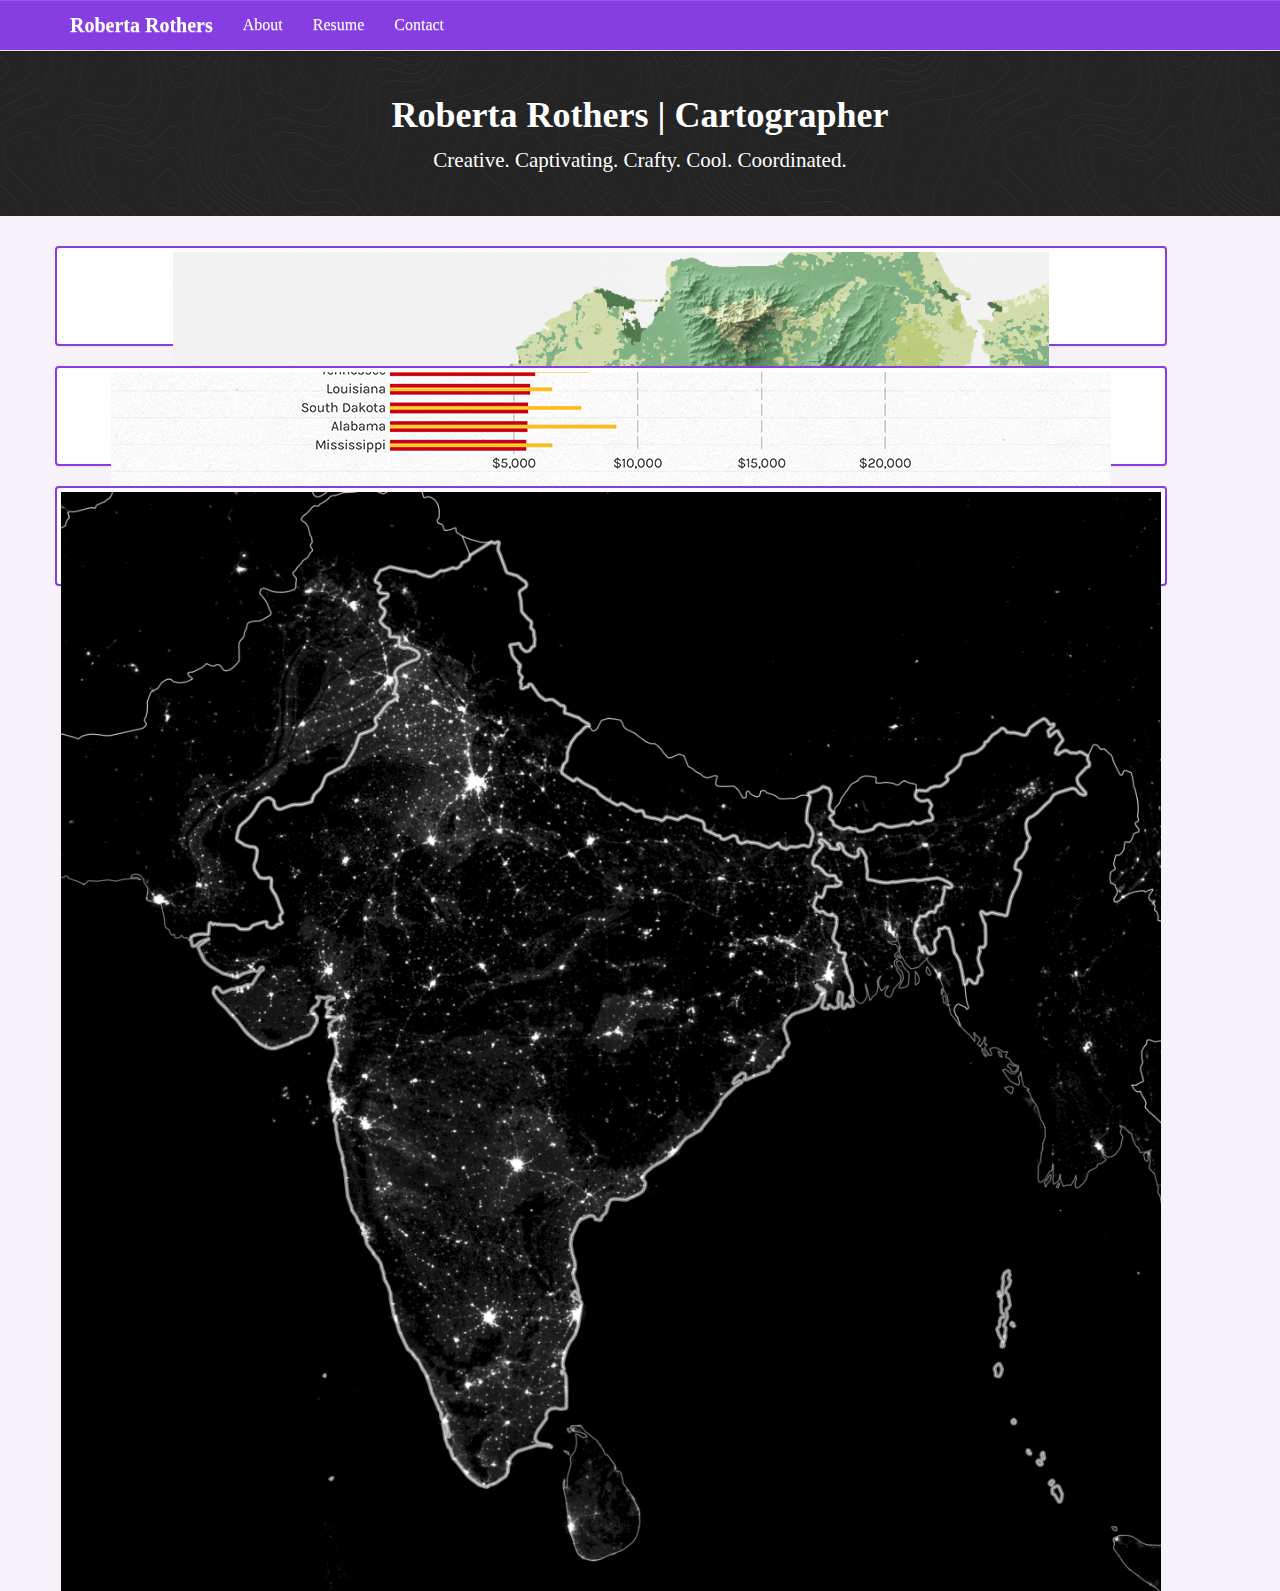
==== index.html @ 917d0f60 "Add all files to create portfolio website" ====
<!DOCTYPE html>
<html lang="en">
	<head>
		<meta charset="utf-8">
		<meta name="viewport" content="width=device-width, initial-scale=1">
		<title>Roberta Rothers</title>
		<!-- <link href='https://fonts.googleapis.com/css?family=Montserrat:400,700' rel='stylesheet' type='text/css'> -->

		<!--put your Bootstrap stylesheet links below this comment and above style.css-->
		<link rel="stylesheet" href="css/bootstrap.min.css">
		<link rel="stylesheet" href="css/bootstrap-theme.min.css">
		<link rel="stylesheet" href="css/style.css">
		<!--[if IE<9]>
			<link rel="stylesheet" href="css/style.ie.css">
		<![endif]-->
	</head>

	<body>
		<nav class="navbar navbar-default navbar-fixed-top main-navbar"> <!-- Creates the navbar -->
		  <div class="container">
		    <div class="navbar-header"> <!-- Creates the navbar header -->
					<button type="button" class="navbar-toggle collapsed" data-toggle="collapse" data-target="#navbar" aria-expanded="false" aria-controls="navbar">
		        <span class="sr-only">Toggle navigation</span> <!-- Used for screen readers for accessibility -->
						<span class="glyphicon glyphicon-menu-hamburger"></span><span class="menu"> Menu</span>
		      </button> <!-- Hamburger button for smaller devices -->
					<a class="navbar-brand" href="#">Roberta Rothers</a> <!-- Your website brand name -->
		    </div>

		    <div id="navbar" class="collapse navbar-collapse"> <!-- Links to include in navbar -->
		      <ul class="nav navbar-nav">  <!-- Unordered list for links on navbar -->
		        <li><a href="about.html">About</a></li>
						<li><a href="resume.html">Resume</a></li>
		        <li><a href="contact.html">Contact</a></li>
		      </ul>
		    </div> <!-- end .navbar-collapse -->
		  </div> <!-- end .container -->
		</nav> <!-- end navigation bar -->

		<div class="jumbotron">
			<div class="container">
				<h2>Roberta Rothers | Cartographer</h2>
				<p>Creative. Captivating. Crafty. Cool. Coordinated.</p>
			</div>
		</div>
		<div class="container">
			<div class="row">
				<div class="col-md-4 thumbnail portfolio-thumbnail center-block">
					<!-- <div class="thumbnail portfolio-thumbnail center-block"> -->
						<a href="portfolio/colombia.html">
							<img src="assets/colombia-terrain-map-thumbnail.png" alt="colombia terrain map" />
						</a>
					<!-- </div> -->
				</div>
				<div class="col-md-4 thumbnail portfolio-thumbnail center-block">
					<!-- <div class="thumbnail portfolio-thumbnail center-block"> -->
						<a href="portfolio/childcare.html">
							<img src="assets/cost-of-childcare-infographic-thumbnail.png" alt="cost of childcare in the united states infographic" />
						</a>
					<!-- </div> -->
				</div>
				<div class="col-md-4 thumbnail portfolio-thumbnail center-block">
					<!-- <div class="thumbnail portfolio-thumbnail center-block"> -->
						<a href="portfolio/india.html">
							<img src="assets/india-nighttime-thumbnail.png" alt="India nighttime lights" />
						</a>
					<!-- </div> -->
				</div>
			</div>
		</div>

		<!--put your external script links here-->
		<script type="text/javascript" src="lib/jquery-1.11.3.js"></script>
		<script type="text/javascript" src="lib/bootstrap.min.js"></script>
	</body>
</html>
---- css/style.css ----
/***** NAVBAR *****/
.navbar-default {
  background-color: #863ee3;
  border-radius: 0;
  background-image: none;
}

/* Navbar title */
.navbar-default .navbar-brand {
  color: white;
  font-size: 20px;
  font-weight: bold;
}

/* Navbar hover effects */
.navbar-default .navbar-brand:hover,
.navbar-default .navbar-brand:focus,
.navbar-default .navbar-nav > li > a:hover,
.navbar-default .navbar-nav > li > a:focus {
    color: #ebd122;
}

/* Navbar links */
.navbar-default .navbar-nav > li > a {
  color: #fff;
  font-size: 16px;
}

/* Navbar collapsed styles */
.navbar-header .navbar-toggle {
  color: #fff;
}

.navbar-header .navbar-toggle:hover,
.navbar-header .navbar-toggle:focus {
  background-color: #ebd122;
  color: #242424;
}

/*** Portfolio pieces ***/
.portfolio-thumbnail {
  background-color: #fff;
  border-color: #863ee3;
  border-width: 2px;
  width: 95%;
  height: 100px;
}

.portfolio-thumbnail:hover {
  border-color: #ebd122;
}

.portfolio-title {
  font-weight: bold;
}

.portfolio-description {
}

.portfolio-image {
}

#about-world {
  max-height: 200px;
}

.resume h3 {
  font-weight: bold;
}

hr {
  border-color: white;
  border-width: 2px;
}

p {
  font-size: 20px;
}

a {
  color: #863ee3;
}

a:hover {
  color: #ebd122;
}

.jumbotron {
  background-image: url("../assets/contour-lines.png");
  text-align: center;
  color: #fff;
  padding: 2%;
}

.jumbotron h2 {
  font-size: 36px;
  font-weight: bold;
}

body {
  padding-top: 50px;
  font-family: 'Georgia', serif;
  background-color: #f7f1fa;
  color: #242424;
}
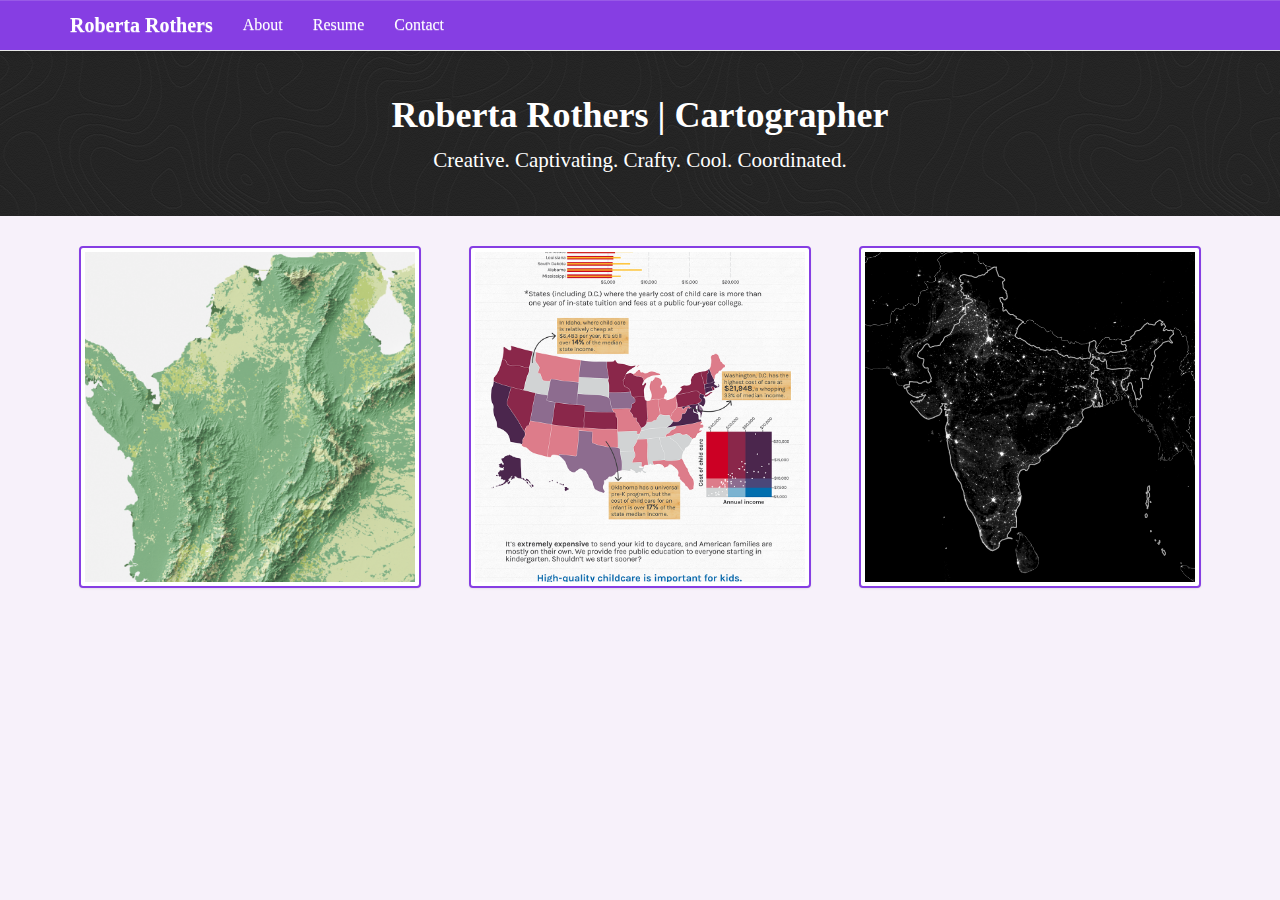
==== commit 5b1bfb8e: "Fix portfolio thumbnail size on homepage" ====
--- a/index.html
+++ b/index.html
@@ -44,26 +44,26 @@
 		</div>
 		<div class="container">
 			<div class="row">
-				<div class="col-md-4 thumbnail portfolio-thumbnail center-block">
-					<!-- <div class="thumbnail portfolio-thumbnail center-block"> -->
+				<div class="col-md-4">
+					<div class="thumbnail portfolio-thumbnail center-block">
 						<a href="portfolio/colombia.html">
 							<img src="assets/colombia-terrain-map-thumbnail.png" alt="colombia terrain map" />
 						</a>
-					<!-- </div> -->
+					</div>
 				</div>
-				<div class="col-md-4 thumbnail portfolio-thumbnail center-block">
-					<!-- <div class="thumbnail portfolio-thumbnail center-block"> -->
+				<div class="col-md-4">
+					<div class="thumbnail portfolio-thumbnail center-block">
 						<a href="portfolio/childcare.html">
 							<img src="assets/cost-of-childcare-infographic-thumbnail.png" alt="cost of childcare in the united states infographic" />
 						</a>
-					<!-- </div> -->
+					</div>
 				</div>
-				<div class="col-md-4 thumbnail portfolio-thumbnail center-block">
-					<!-- <div class="thumbnail portfolio-thumbnail center-block"> -->
+				<div class="col-md-4">
+					<div class="thumbnail portfolio-thumbnail center-block">
 						<a href="portfolio/india.html">
 							<img src="assets/india-nighttime-thumbnail.png" alt="India nighttime lights" />
 						</a>
-					<!-- </div> -->
+					</div>
 				</div>
 			</div>
 		</div>
--- a/css/style.css
+++ b/css/style.css
@@ -43,7 +43,6 @@
   border-color: #863ee3;
   border-width: 2px;
   width: 95%;
-  height: 100px;
 }
 
 .portfolio-thumbnail:hover {
